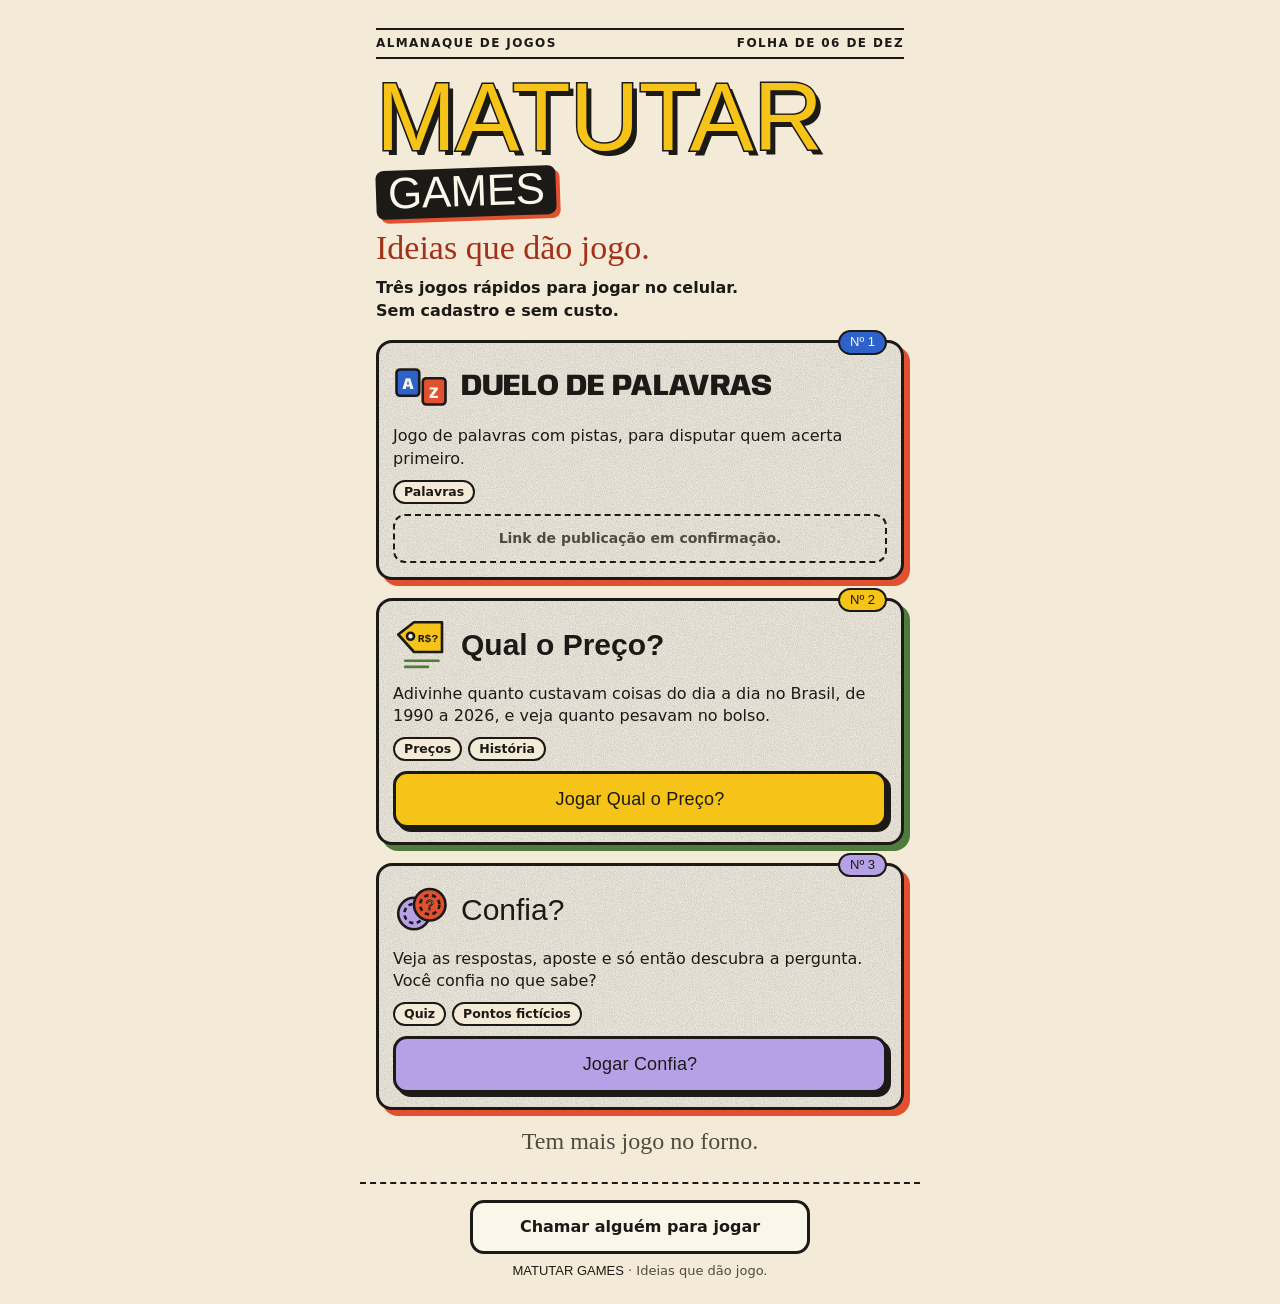
==== index.html @ 2f6c05e9 "Matutar Games: home do lançamento com três jogos - Almanaque mobile-first com MATUTAR GAMES e "Ideia" ====
<!doctype html>
<html lang="pt-BR">
<head>
<meta charset="utf-8">
<meta name="viewport" content="width=device-width,initial-scale=1,viewport-fit=cover">
<meta name="theme-color" content="#F6C419">
<title>Matutar Games • Ideias que dão jogo.</title>
<meta name="description" content="Almanaque de jogos rápidos para jogar no celular: Duelo de Palavras, Qual o Preço? e Confia?.">
<meta property="og:title" content="Matutar Games">
<meta property="og:description" content="Ideias que dão jogo. Três jogos rápidos para jogar no celular.">
<meta property="og:site_name" content="Matutar Games">
<meta property="og:type" content="website">
<link rel="preload" href="assets/fontes/bowlby-one-latin-400-normal.woff2" as="font" type="font/woff2" crossorigin>
<link rel="preload" href="assets/fontes/atkinson-hyperlegible-latin-700-normal.woff2" as="font" type="font/woff2" crossorigin>
<link rel="stylesheet" href="css/matutar-base.css?v=1">
<link rel="stylesheet" href="css/home.css?v=1">
</head>
<body>
<a class="pular-conteudo btn" href="#jogos">Pular para os jogos</a>

<header class="cabeca">
  <div class="faixa-almanaque"><span>Almanaque de jogos</span><span id="folhaDoDia">Folha de hoje</span></div>
  <h1 class="logo"><span class="logo-1">MATUTAR</span><span class="logo-2">GAMES</span></h1>
  <p class="slogan">Ideias que dão jogo.</p>
  <p class="intro">Três jogos rápidos para jogar no celular. Sem cadastro e sem custo.</p>
</header>

<main id="jogos" aria-labelledby="tituloJogos">
  <h2 class="sr-only" id="tituloJogos">Jogos</h2>
  <ol class="jogos">

    <li class="jogo jogo-duelo">
      <span class="numero" aria-hidden="true">Nº 1</span>
      <div class="jogo-topo">
        <svg class="objeto" viewBox="0 0 64 64" aria-hidden="true"><g stroke="#1C1A17" stroke-width="3"><rect x="4" y="12" width="26" height="30" rx="4" fill="#2C62C9"/><rect x="34" y="22" width="26" height="30" rx="4" fill="#E2512F"/></g><text x="17" y="34" font-family="Anybody,Arial Black,sans-serif" font-weight="800" font-size="18" fill="#FBF6EA" text-anchor="middle">A</text><text x="47" y="44" font-family="Anybody,Arial Black,sans-serif" font-weight="800" font-size="18" fill="#FBF6EA" text-anchor="middle">Z</text></svg>
        <h3 class="nome">Duelo de Palavras</h3>
      </div>
      <p class="descricao">Jogo de palavras com pistas, para disputar quem acerta primeiro.</p>
      <p class="tags"><span>Palavras</span></p>
      <!-- Endereço do Duelo ainda não confirmado: quando confirmar, trocar este bloco por
           <a class="btn btn-principal jogar" href="URL">Jogar Duelo de Palavras</a> -->
      <p class="em-confirmacao" role="note">Link de publicação em confirmação.</p>
    </li>

    <li class="jogo jogo-qop">
      <span class="numero" aria-hidden="true">Nº 2</span>
      <div class="jogo-topo">
        <svg class="objeto" viewBox="0 0 64 64" aria-hidden="true"><g stroke="#1C1A17" stroke-width="3" stroke-linejoin="round"><path d="M6 20 L24 6 H56 V40 H24 Z" fill="#F6C419"/><circle cx="20" cy="22" r="4" fill="#FBF6EA"/></g><text x="40" y="29" font-family="Courier Prime,Courier New,monospace" font-weight="700" font-size="13" fill="#1C1A17" text-anchor="middle">R$?</text><path d="M14 50 H52 M14 57 H40" stroke="#4F7B3C" stroke-width="3" stroke-linecap="round"/></svg>
        <h3 class="nome">Qual o Preço?</h3>
      </div>
      <p class="descricao">Adivinhe quanto custavam coisas do dia a dia no Brasil, de 1990 a 2026, e veja quanto pesavam no bolso.</p>
      <p class="tags"><span>Preços</span><span>História</span></p>
      <a class="btn btn-principal jogar" href="https://qualopreco.netlify.app/">Jogar Qual o Preço?</a>
    </li>

    <li class="jogo jogo-confia">
      <span class="numero" aria-hidden="true">Nº 3</span>
      <div class="jogo-topo">
        <svg class="objeto" viewBox="0 0 64 64" aria-hidden="true"><g stroke="#1C1A17" stroke-width="3"><circle cx="24" cy="36" r="18" fill="#B7A1E6"/><circle cx="24" cy="36" r="11" fill="none" stroke-dasharray="5 4"/><circle cx="42" cy="26" r="18" fill="#E2512F"/><circle cx="42" cy="26" r="11" fill="none" stroke-dasharray="5 4"/></g><text x="42" y="32" font-family="Bungee,Arial Black,sans-serif" font-size="16" fill="#FBF6EA" text-anchor="middle" stroke="#1C1A17" stroke-width="1">?</text></svg>
        <h3 class="nome">Confia?</h3>
      </div>
      <p class="descricao">Veja as respostas, aposte e só então descubra a pergunta. Você confia no que sabe?</p>
      <p class="tags"><span>Quiz</span><span>Pontos fictícios</span></p>
      <a class="btn btn-principal jogar" href="https://confia-matutar.netlify.app/">Jogar Confia?</a>
    </li>
  </ol>

  <p class="no-forno">Tem mais jogo no forno.</p>
</main>

<footer class="rodape">
  <button class="btn" type="button" id="compartilhar">Chamar alguém para jogar</button>
  <p class="status" id="statusCompartilhar" role="status"></p>
  <p><span class="rodape-marca">MATUTAR GAMES</span> · Ideias que dão jogo.</p>
</footer>
<script type="module" src="js/home.js?v=1"></script>
</body>
</html>
---- css/matutar-base.css ----
/* Matutar Games · base compartilhada (camadas 1 e 2): tokens, fontes, tipografia, botões, foco.
 * Cada jogo carrega este arquivo e depois o próprio (cor-dupla, voz e objeto-símbolo).
 * Grão e sombra deslocada só em superfícies e decoração; nunca em números, campos ou texto pequeno. */
@font-face{font-family:'Atkinson Hyperlegible';font-weight:400;font-display:swap;src:url(../assets/fontes/atkinson-hyperlegible-latin-400-normal.woff2) format('woff2')}
@font-face{font-family:'Atkinson Hyperlegible';font-weight:700;font-display:swap;src:url(../assets/fontes/atkinson-hyperlegible-latin-700-normal.woff2) format('woff2')}
@font-face{font-family:'Bowlby One';font-weight:400;font-display:swap;src:url(../assets/fontes/bowlby-one-latin-400-normal.woff2) format('woff2')}
@font-face{font-family:'Gochi Hand';font-weight:400;font-display:swap;src:url(../assets/fontes/gochi-hand-latin-400-normal.woff2) format('woff2')}

:root{
  --papel:#F3EAD7; --papel-claro:#FBF6EA; --papel-escuro:#E6D9BE; --tinta:#1C1A17; --tinta-suave:#4F4A42;
  --sol:#F6C419; --sol-claro:#FBE3A0; --musgo:#4F7B3C; --musgo-texto:#355E28; --musgo-claro:#DCEBD3;
  --coral:#E2512F; --coral-texto:#A33018; --coral-claro:#FBE0D8;
  --ceu:#8DB6EA; --ceu-claro:#DCE9F8; --chiclete:#F37DB5; --primario:#2C62C9;
  --fonte-cartaz:'Bowlby One','Arial Black',Impact,sans-serif;
  --fonte-texto:'Atkinson Hyperlegible',system-ui,-apple-system,'Segoe UI',sans-serif;
  --fonte-mao:'Gochi Hand','Comic Sans MS',cursive;
  --traco:3px solid var(--tinta);
  --raio:14px;
  --grao:url("data:image/svg+xml,%3Csvg xmlns='http://www.w3.org/2000/svg' width='160' height='160'%3E%3Cfilter id='n'%3E%3CfeTurbulence type='fractalNoise' baseFrequency='.9' numOctaves='2' stitchTiles='stitch'/%3E%3CfeColorMatrix values='0 0 0 0 .1 0 0 0 0 .09 0 0 0 0 .08 0 0 0 .32 0'/%3E%3C/filter%3E%3Crect width='100%25' height='100%25' filter='url(%23n)'/%3E%3C/svg%3E");
  color-scheme:light;
}
*,*:before,*:after{box-sizing:border-box}
html{-webkit-text-size-adjust:100%}
body{margin:0;font-family:var(--fonte-texto);font-size:16px;line-height:1.45;background:var(--papel);color:var(--tinta);min-height:100vh;min-height:100dvh}
h1,h2,.cartaz{font-family:var(--fonte-cartaz);font-weight:400;letter-spacing:0;line-height:1.1;text-wrap:balance}
h3{font-weight:700;margin:0}
p{margin:0}
a{color:var(--primario)}
button{font:inherit;color:inherit}
.sr-only{position:absolute!important;width:1px;height:1px;padding:0;margin:-1px;overflow:hidden;clip:rect(0,0,0,0);white-space:nowrap;border:0}

/* foco: sempre visível, um contorno só */
:focus{outline:none}
:focus-visible{outline:3px solid var(--primario);outline-offset:3px}

/* marca do hub */
.marca-hub{display:inline-flex;align-items:center;gap:6px;font-family:var(--fonte-cartaz);font-size:16px;line-height:1;color:var(--tinta);text-decoration:none;letter-spacing:.3px}
.marca-hub span{font-size:10px;background:var(--tinta);color:var(--papel-claro);padding:4px 6px 3px;border-radius:4px;transform:rotate(-4deg)}

/* botões */
.btn{display:inline-flex;align-items:center;justify-content:center;gap:10px;min-height:52px;padding:12px 18px;border:var(--traco);border-radius:var(--raio);background:var(--papel-claro);color:var(--tinta);font-weight:700;font-size:16px;text-decoration:none;cursor:pointer;-webkit-tap-highlight-color:transparent;touch-action:manipulation;transition:transform .08s,box-shadow .08s,background .12s}
.btn-principal{background:var(--sol);box-shadow:4px 4px 0 var(--tinta);font-family:var(--fonte-cartaz);font-weight:400;font-size:18px;letter-spacing:.2px}
.btn-principal:hover{background:#FFD43F}
.btn-principal:active{transform:translate(4px,4px);box-shadow:0 0 0 var(--tinta)}
.btn:disabled,.btn[aria-disabled=true]{opacity:.55;cursor:not-allowed;transform:none;box-shadow:none}
.btn-link{background:none;border:0;padding:10px 4px;min-height:44px;font-weight:700;text-decoration:underline;text-underline-offset:3px;cursor:pointer;color:var(--tinta)}

/* painel de almanaque */
.painel{background:var(--papel-claro);border:var(--traco);border-radius:var(--raio)}

@media (prefers-reduced-motion:reduce){*,*:before,*:after{animation-duration:.01ms!important;transition-duration:.01ms!important}}
---- css/home.css ----
/* Matutar Games · home (camada 1: o hub como folha de almanaque).
 * Mobile-first. Herda papel, tinta, traço e grão da base; cada jogo entra com a sua cor-dupla e a sua voz. */
@font-face{font-family:'Anybody';font-weight:800;font-display:swap;src:url(../assets/fontes/anybody-latin-800-normal.woff2) format('woff2')}
@font-face{font-family:'Bungee';font-weight:400;font-display:swap;src:url(../assets/fontes/bungee-latin-400-normal.woff2) format('woff2')}
@font-face{font-family:'Courier Prime';font-weight:700;font-display:swap;src:url(../assets/fontes/courier-prime-latin-700-normal.woff2) format('woff2')}
:root{
  --lilas:#B7A1E6;
  --gutter:max(16px,env(safe-area-inset-left,0px)); --gutter-d:max(16px,env(safe-area-inset-right,0px));
}
body{display:flex;flex-direction:column;align-items:center}
.pular-conteudo{position:absolute;left:12px;top:-80px;z-index:10}
.pular-conteudo:focus{top:12px}
.cabeca,main,.rodape{width:100%;max-width:560px;padding-left:var(--gutter);padding-right:var(--gutter-d)}

/* ---------------------------------------------------------------- cabeçalho de almanaque */
.cabeca{padding-block:max(12px,env(safe-area-inset-top,0px)) 18px;display:grid;grid-template-columns:minmax(0,1fr);gap:10px}
.faixa-almanaque{display:flex;justify-content:space-between;gap:10px;padding:5px 0;border-block:2.5px solid var(--tinta);font-size:12px;font-weight:700;letter-spacing:1.4px;text-transform:uppercase}
.logo{display:grid;margin:6px 0 0;font-family:var(--fonte-cartaz);font-weight:400;line-height:.88;letter-spacing:-.5px}
.logo-1{font-size:clamp(46px,15.5vw,96px);color:var(--sol);-webkit-text-stroke:3px var(--tinta);paint-order:stroke fill;text-shadow:5px 5px 0 var(--tinta)}
.logo-2{justify-self:start;margin-top:8px;font-size:clamp(26px,8.5vw,44px);background:var(--tinta);color:var(--papel-claro);padding:4px 12px 6px;border-radius:8px;transform:rotate(-2deg);box-shadow:4px 4px 0 var(--coral)}
.slogan{font-family:var(--fonte-mao);font-size:clamp(26px,8vw,34px);line-height:1.1;color:var(--coral-texto);margin-top:2px}
.intro{font-size:16px;font-weight:700;max-width:34ch}

/* ---------------------------------------------------------------- jogos */
main{display:grid;gap:14px;padding-bottom:24px}
.jogos{list-style:none;margin:0;padding:0;display:grid;gap:18px}
.jogo{position:relative;display:grid;gap:10px;padding:16px 14px 14px;background:var(--papel-claro) var(--grao);border:var(--traco);border-radius:16px;box-shadow:6px 6px 0 var(--cor-b)}
.numero{position:absolute;top:-13px;right:14px;font-family:var(--fonte-cartaz);font-size:13px;background:var(--cor-a);color:var(--cor-a-texto);border:2.5px solid var(--tinta);border-radius:999px;padding:1px 10px}
.jogo-topo{display:flex;align-items:center;gap:12px}
.objeto{flex:none;width:56px;height:56px}
.nome{margin:0;font-size:clamp(24px,7.4vw,30px);line-height:1}
.descricao{font-size:16px;line-height:1.4}
.tags{display:flex;flex-wrap:wrap;gap:6px}
.tags span{font-size:12.5px;font-weight:700;border:2px solid var(--tinta);border-radius:999px;padding:1px 9px;background:var(--papel)}
.jogar{width:100%;background:var(--cor-a);color:var(--cor-a-texto)}
.em-confirmacao{font-size:14px;font-weight:700;text-align:center;padding:12px;border:2.5px dashed var(--tinta);border-radius:12px;color:var(--tinta-suave)}

/* cada jogo: cor-dupla e voz próprias (direção de arte aprovada) */
.jogo-duelo{--cor-a:#2C62C9;--cor-a-texto:#FBF6EA;--cor-b:var(--coral)}
.jogo-duelo .nome{font-family:'Anybody','Arial Black',sans-serif;font-weight:800;text-transform:uppercase;letter-spacing:-.3px}
.jogo-qop{--cor-a:var(--sol);--cor-a-texto:var(--tinta);--cor-b:var(--musgo)}
.jogo-qop .nome{font-family:var(--fonte-cartaz)}
.jogo-confia{--cor-a:var(--lilas);--cor-a-texto:var(--tinta);--cor-b:var(--coral)}
.jogo-confia .nome{font-family:'Bungee','Arial Black',sans-serif;font-weight:400}

.no-forno{font-family:var(--fonte-mao);font-size:24px;text-align:center;color:var(--tinta-suave)}

/* ---------------------------------------------------------------- rodapé */
.rodape{display:grid;gap:8px;justify-items:center;padding-block:16px max(24px,env(safe-area-inset-bottom,0px));border-top:2px dashed var(--tinta);font-size:13px;color:var(--tinta-suave);text-align:center}
.rodape .btn{width:100%;max-width:340px}
.rodape-marca{font-family:var(--fonte-cartaz);color:var(--tinta)}
.status{font-weight:700;color:var(--tinta)}
.status:empty{display:none}

@media (min-width:640px){.cabeca{padding-top:28px}}
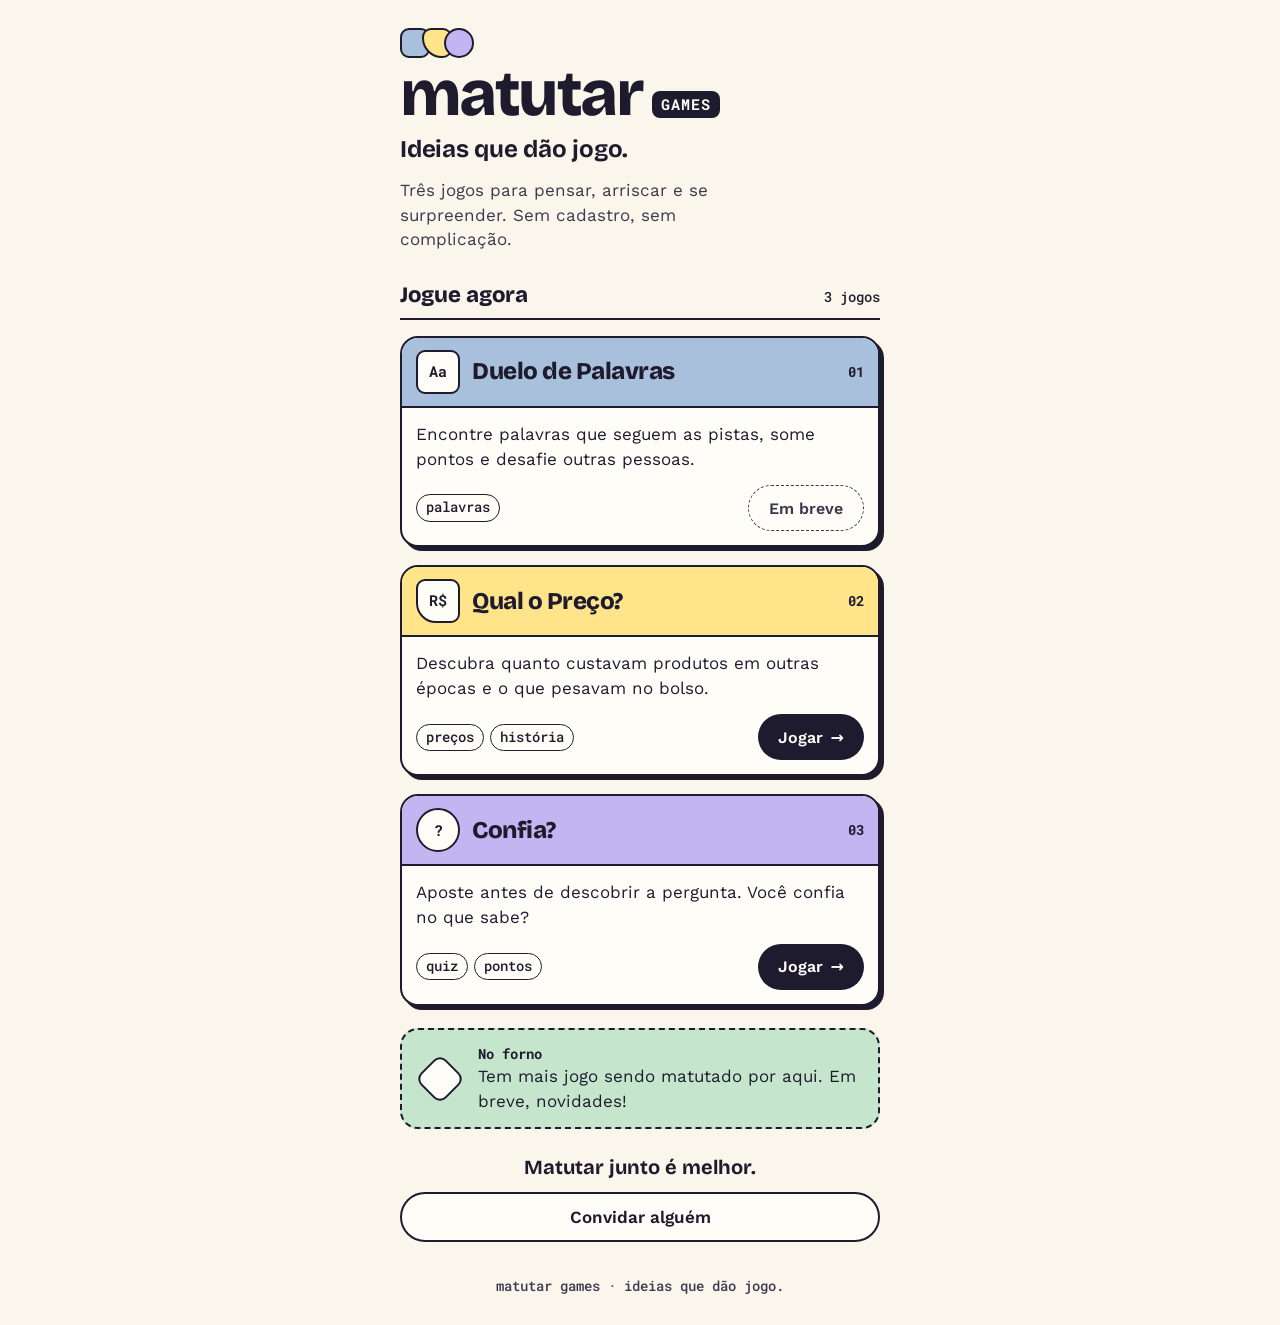
==== commit 907638f9: "Home: direção neobrutalismo limpo aprovada (rodada 2) Co-Authored-By: Claude Opus 5.5 <noreply@anthr" ====
--- a/index.html
+++ b/index.html
@@ -3,76 +3,99 @@
 <head>
 <meta charset="utf-8">
 <meta name="viewport" content="width=device-width,initial-scale=1,viewport-fit=cover">
-<meta name="theme-color" content="#F6C419">
+<meta name="theme-color" content="#FBF6EC">
 <title>Matutar Games • Ideias que dão jogo.</title>
-<meta name="description" content="Almanaque de jogos rápidos para jogar no celular: Duelo de Palavras, Qual o Preço? e Confia?.">
+<meta name="description" content="Três jogos para pensar, arriscar e se surpreender: Duelo de Palavras, Qual o Preço? e Confia?.">
 <meta property="og:title" content="Matutar Games">
-<meta property="og:description" content="Ideias que dão jogo. Três jogos rápidos para jogar no celular.">
-<meta property="og:site_name" content="Matutar Games">
+<meta property="og:description" content="Ideias que dão jogo. Três jogos para pensar, arriscar e se surpreender.">
 <meta property="og:type" content="website">
-<link rel="preload" href="assets/fontes/bowlby-one-latin-400-normal.woff2" as="font" type="font/woff2" crossorigin>
-<link rel="preload" href="assets/fontes/atkinson-hyperlegible-latin-700-normal.woff2" as="font" type="font/woff2" crossorigin>
-<link rel="stylesheet" href="css/matutar-base.css?v=1">
-<link rel="stylesheet" href="css/home.css?v=1">
+<link rel="preload" href="assets/fontes/bricolage-grotesque-latin-800-normal.woff2" as="font" type="font/woff2" crossorigin>
+<link rel="preload" href="assets/fontes/work-sans-latin-400-normal.woff2" as="font" type="font/woff2" crossorigin>
+<link rel="stylesheet" href="css/home.css?v=2">
 </head>
 <body>
-<a class="pular-conteudo btn" href="#jogos">Pular para os jogos</a>
+<a class="pular" href="#jogos">Pular para os jogos</a>
 
-<header class="cabeca">
-  <div class="faixa-almanaque"><span>Almanaque de jogos</span><span id="folhaDoDia">Folha de hoje</span></div>
-  <h1 class="logo"><span class="logo-1">MATUTAR</span><span class="logo-2">GAMES</span></h1>
+<header class="topo">
+  <h1 class="marca" aria-label="Matutar Games">
+    <span class="pecas" aria-hidden="true"><i class="p p-duelo"></i><i class="p p-qop"></i><i class="p p-confia"></i></span>
+    <span class="wordmark" aria-hidden="true"><span class="matutar">matutar</span><span class="games">GAMES</span></span>
+  </h1>
   <p class="slogan">Ideias que dão jogo.</p>
-  <p class="intro">Três jogos rápidos para jogar no celular. Sem cadastro e sem custo.</p>
+  <p class="intro">Três jogos para pensar, arriscar e se surpreender. Sem cadastro, sem complicação.</p>
 </header>
 
-<main id="jogos" aria-labelledby="tituloJogos">
-  <h2 class="sr-only" id="tituloJogos">Jogos</h2>
-  <ol class="jogos">
+<main id="jogos">
+  <div class="secao-titulo">
+    <h2>Jogue agora</h2>
+    <span class="mono">3 jogos</span>
+  </div>
 
-    <li class="jogo jogo-duelo">
-      <span class="numero" aria-hidden="true">Nº 1</span>
-      <div class="jogo-topo">
-        <svg class="objeto" viewBox="0 0 64 64" aria-hidden="true"><g stroke="#1C1A17" stroke-width="3"><rect x="4" y="12" width="26" height="30" rx="4" fill="#2C62C9"/><rect x="34" y="22" width="26" height="30" rx="4" fill="#E2512F"/></g><text x="17" y="34" font-family="Anybody,Arial Black,sans-serif" font-weight="800" font-size="18" fill="#FBF6EA" text-anchor="middle">A</text><text x="47" y="44" font-family="Anybody,Arial Black,sans-serif" font-weight="800" font-size="18" fill="#FBF6EA" text-anchor="middle">Z</text></svg>
-        <h3 class="nome">Duelo de Palavras</h3>
+  <ul class="jogos">
+    <li class="card c-duelo">
+      <div class="faixa">
+        <span class="p p-duelo peca" aria-hidden="true">Aa</span>
+        <h3>Duelo de Palavras</h3>
+        <span class="num" aria-hidden="true">01</span>
       </div>
-      <p class="descricao">Jogo de palavras com pistas, para disputar quem acerta primeiro.</p>
-      <p class="tags"><span>Palavras</span></p>
-      <!-- Endereço do Duelo ainda não confirmado: quando confirmar, trocar este bloco por
-           <a class="btn btn-principal jogar" href="URL">Jogar Duelo de Palavras</a> -->
-      <p class="em-confirmacao" role="note">Link de publicação em confirmação.</p>
+      <div class="corpo">
+        <p>Encontre palavras que seguem as pistas, some pontos e desafie outras pessoas.</p>
+        <div class="pe">
+          <ul class="tags" aria-label="Categorias"><li>palavras</li></ul>
+          <!-- Endereço do Duelo ainda não confirmado. Ao confirmar, trocar pelo link:
+               <a class="jogar" href="URL" aria-label="Jogar Duelo de Palavras">Jogar <span aria-hidden="true">→</span></a> -->
+          <span class="jogar jogar-off">Em breve</span>
+        </div>
+      </div>
     </li>
 
-    <li class="jogo jogo-qop">
-      <span class="numero" aria-hidden="true">Nº 2</span>
-      <div class="jogo-topo">
-        <svg class="objeto" viewBox="0 0 64 64" aria-hidden="true"><g stroke="#1C1A17" stroke-width="3" stroke-linejoin="round"><path d="M6 20 L24 6 H56 V40 H24 Z" fill="#F6C419"/><circle cx="20" cy="22" r="4" fill="#FBF6EA"/></g><text x="40" y="29" font-family="Courier Prime,Courier New,monospace" font-weight="700" font-size="13" fill="#1C1A17" text-anchor="middle">R$?</text><path d="M14 50 H52 M14 57 H40" stroke="#4F7B3C" stroke-width="3" stroke-linecap="round"/></svg>
-        <h3 class="nome">Qual o Preço?</h3>
+    <li class="card c-qop">
+      <div class="faixa">
+        <span class="p p-qop peca" aria-hidden="true">R$</span>
+        <h3>Qual o Preço?</h3>
+        <span class="num" aria-hidden="true">02</span>
       </div>
-      <p class="descricao">Adivinhe quanto custavam coisas do dia a dia no Brasil, de 1990 a 2026, e veja quanto pesavam no bolso.</p>
-      <p class="tags"><span>Preços</span><span>História</span></p>
-      <a class="btn btn-principal jogar" href="https://qualopreco.netlify.app/">Jogar Qual o Preço?</a>
+      <div class="corpo">
+        <p>Descubra quanto custavam produtos em outras épocas e o que pesavam no bolso.</p>
+        <div class="pe">
+          <ul class="tags" aria-label="Categorias"><li>preços</li><li>história</li></ul>
+          <a class="jogar" href="https://qualopreco.netlify.app/" aria-label="Jogar Qual o Preço?">Jogar <span aria-hidden="true">→</span></a>
+        </div>
+      </div>
     </li>
 
-    <li class="jogo jogo-confia">
-      <span class="numero" aria-hidden="true">Nº 3</span>
-      <div class="jogo-topo">
-        <svg class="objeto" viewBox="0 0 64 64" aria-hidden="true"><g stroke="#1C1A17" stroke-width="3"><circle cx="24" cy="36" r="18" fill="#B7A1E6"/><circle cx="24" cy="36" r="11" fill="none" stroke-dasharray="5 4"/><circle cx="42" cy="26" r="18" fill="#E2512F"/><circle cx="42" cy="26" r="11" fill="none" stroke-dasharray="5 4"/></g><text x="42" y="32" font-family="Bungee,Arial Black,sans-serif" font-size="16" fill="#FBF6EA" text-anchor="middle" stroke="#1C1A17" stroke-width="1">?</text></svg>
-        <h3 class="nome">Confia?</h3>
+    <li class="card c-confia">
+      <div class="faixa">
+        <span class="p p-confia peca" aria-hidden="true">?</span>
+        <h3>Confia?</h3>
+        <span class="num" aria-hidden="true">03</span>
       </div>
-      <p class="descricao">Veja as respostas, aposte e só então descubra a pergunta. Você confia no que sabe?</p>
-      <p class="tags"><span>Quiz</span><span>Pontos fictícios</span></p>
-      <a class="btn btn-principal jogar" href="https://confia-matutar.netlify.app/">Jogar Confia?</a>
+      <div class="corpo">
+        <p>Aposte antes de descobrir a pergunta. Você confia no que sabe?</p>
+        <div class="pe">
+          <ul class="tags" aria-label="Categorias"><li>quiz</li><li>pontos</li></ul>
+          <a class="jogar" href="https://confia-matutar.netlify.app/" aria-label="Jogar Confia?">Jogar <span aria-hidden="true">→</span></a>
+        </div>
+      </div>
     </li>
-  </ol>
+  </ul>
 
-  <p class="no-forno">Tem mais jogo no forno.</p>
+  <section class="forno" aria-labelledby="forno">
+    <span class="p p-forno" aria-hidden="true"></span>
+    <div>
+      <h2 id="forno" class="mono">No forno</h2>
+      <p>Tem mais jogo sendo matutado por aqui. Em breve, novidades!</p>
+    </div>
+  </section>
+
+  <div class="convite">
+    <p>Matutar junto é melhor.</p>
+    <button class="btn-claro" type="button" id="compartilhar">Convidar alguém</button>
+    <p class="status" id="status" role="status"></p>
+  </div>
 </main>
 
-<footer class="rodape">
-  <button class="btn" type="button" id="compartilhar">Chamar alguém para jogar</button>
-  <p class="status" id="statusCompartilhar" role="status"></p>
-  <p><span class="rodape-marca">MATUTAR GAMES</span> · Ideias que dão jogo.</p>
-</footer>
-<script type="module" src="js/home.js?v=1"></script>
+<footer class="rodape mono">matutar games · ideias que dão jogo.</footer>
+<script type="module" src="js/home.js?v=2"></script>
 </body>
 </html>
--- a/css/home.css
+++ b/css/home.css
@@ -1,55 +1,82 @@
-/* Matutar Games · home (camada 1: o hub como folha de almanaque).
- * Mobile-first. Herda papel, tinta, traço e grão da base; cada jogo entra com a sua cor-dupla e a sua voz. */
-@font-face{font-family:'Anybody';font-weight:800;font-display:swap;src:url(../assets/fontes/anybody-latin-800-normal.woff2) format('woff2')}
-@font-face{font-family:'Bungee';font-weight:400;font-display:swap;src:url(../assets/fontes/bungee-latin-400-normal.woff2) format('woff2')}
-@font-face{font-family:'Courier Prime';font-weight:700;font-display:swap;src:url(../assets/fontes/courier-prime-latin-700-normal.woff2) format('woff2')}
+/* Matutar Games · home. Neobrutalismo limpo: fundo creme, cards claros, contorno 2px, sombra dura 4px. */
+@font-face{font-family:'Bricolage Grotesque';font-weight:700;font-display:swap;src:url(../assets/fontes/bricolage-grotesque-latin-700-normal.woff2) format('woff2')}
+@font-face{font-family:'Bricolage Grotesque';font-weight:800;font-display:swap;src:url(../assets/fontes/bricolage-grotesque-latin-800-normal.woff2) format('woff2')}
+@font-face{font-family:'Work Sans';font-weight:400;font-display:swap;src:url(../assets/fontes/work-sans-latin-400-normal.woff2) format('woff2')}
+@font-face{font-family:'Work Sans';font-weight:600;font-display:swap;src:url(../assets/fontes/work-sans-latin-600-normal.woff2) format('woff2')}
+@font-face{font-family:'Roboto Mono';font-weight:500;font-display:swap;src:url(../assets/fontes/roboto-mono-latin-500-normal.woff2) format('woff2')}
+@font-face{font-family:'Roboto Mono';font-weight:700;font-display:swap;src:url(../assets/fontes/roboto-mono-latin-700-normal.woff2) format('woff2')}
+
 :root{
-  --lilas:#B7A1E6;
-  --gutter:max(16px,env(safe-area-inset-left,0px)); --gutter-d:max(16px,env(safe-area-inset-right,0px));
+  --creme:#FBF6EC; --clarinho:#FFFDF8; --grafite:#1E1B2E; --grafite-2:#3C384D;
+  --azul:#A9C0DC; --manteiga:#FFE48A; --lavanda:#C3B4F2; --menta:#C5E6CD;
+  --disp:'Bricolage Grotesque','Work Sans',system-ui,sans-serif;
+  --texto:'Work Sans',system-ui,-apple-system,'Segoe UI',sans-serif;
+  --mono:'Roboto Mono','Courier New',monospace;
+  --traco:2px solid var(--grafite); --sombra:4px 4px 0 var(--grafite); --raio:18px;
+  color-scheme:light;
 }
-body{display:flex;flex-direction:column;align-items:center}
-.pular-conteudo{position:absolute;left:12px;top:-80px;z-index:10}
-.pular-conteudo:focus{top:12px}
-.cabeca,main,.rodape{width:100%;max-width:560px;padding-left:var(--gutter);padding-right:var(--gutter-d)}
+*,*:before,*:after{box-sizing:border-box}
+html{-webkit-text-size-adjust:100%}
+body{margin:0;background:var(--creme);color:var(--grafite);font-family:var(--texto);font-size:17px;line-height:1.45;display:flex;flex-direction:column;align-items:center;min-height:100dvh}
+h1,h2,h3,p,ul{margin:0}
+ul{padding:0;list-style:none}
+a{color:inherit}
+.mono{font-family:var(--mono);font-weight:500}
+:focus-visible{outline:3px solid #2C62C9;outline-offset:3px}
+.pular{position:absolute;left:12px;top:-80px;z-index:10;background:var(--clarinho);border:var(--traco);border-radius:999px;padding:10px 16px;font-weight:600}
+.pular:focus{top:12px}
 
-/* ---------------------------------------------------------------- cabeçalho de almanaque */
-.cabeca{padding-block:max(12px,env(safe-area-inset-top,0px)) 18px;display:grid;grid-template-columns:minmax(0,1fr);gap:10px}
-.faixa-almanaque{display:flex;justify-content:space-between;gap:10px;padding:5px 0;border-block:2.5px solid var(--tinta);font-size:12px;font-weight:700;letter-spacing:1.4px;text-transform:uppercase}
-.logo{display:grid;margin:6px 0 0;font-family:var(--fonte-cartaz);font-weight:400;line-height:.88;letter-spacing:-.5px}
-.logo-1{font-size:clamp(46px,15.5vw,96px);color:var(--sol);-webkit-text-stroke:3px var(--tinta);paint-order:stroke fill;text-shadow:5px 5px 0 var(--tinta)}
-.logo-2{justify-self:start;margin-top:8px;font-size:clamp(26px,8.5vw,44px);background:var(--tinta);color:var(--papel-claro);padding:4px 12px 6px;border-radius:8px;transform:rotate(-2deg);box-shadow:4px 4px 0 var(--coral)}
-.slogan{font-family:var(--fonte-mao);font-size:clamp(26px,8vw,34px);line-height:1.1;color:var(--coral-texto);margin-top:2px}
-.intro{font-size:16px;font-weight:700;max-width:34ch}
+.topo,main,.rodape{width:100%;max-width:520px;padding-left:max(20px,env(safe-area-inset-left,0px));padding-right:max(20px,env(safe-area-inset-right,0px))}
 
-/* ---------------------------------------------------------------- jogos */
-main{display:grid;gap:14px;padding-bottom:24px}
-.jogos{list-style:none;margin:0;padding:0;display:grid;gap:18px}
-.jogo{position:relative;display:grid;gap:10px;padding:16px 14px 14px;background:var(--papel-claro) var(--grao);border:var(--traco);border-radius:16px;box-shadow:6px 6px 0 var(--cor-b)}
-.numero{position:absolute;top:-13px;right:14px;font-family:var(--fonte-cartaz);font-size:13px;background:var(--cor-a);color:var(--cor-a-texto);border:2.5px solid var(--tinta);border-radius:999px;padding:1px 10px}
-.jogo-topo{display:flex;align-items:center;gap:12px}
-.objeto{flex:none;width:56px;height:56px}
-.nome{margin:0;font-size:clamp(24px,7.4vw,30px);line-height:1}
-.descricao{font-size:16px;line-height:1.4}
+/* ---------- marca */
+.topo{padding-block:max(28px,env(safe-area-inset-top,0px)) 28px;display:flex;flex-direction:column;gap:14px}
+.marca{display:flex;flex-direction:column;gap:10px;font-weight:400}
+.pecas{display:flex}
+.pecas .p{width:30px;height:30px}
+.pecas .p+.p{margin-left:-8px}
+.wordmark{display:flex;align-items:flex-end;gap:10px;flex-wrap:wrap}
+.matutar{font-family:var(--disp);font-weight:800;font-size:clamp(48px,16vw,64px);line-height:.82;letter-spacing:-.04em}
+.games{font-family:var(--mono);font-weight:700;font-size:15px;letter-spacing:1px;line-height:1;padding:6px 9px;background:var(--grafite);color:var(--clarinho);border-radius:8px;margin-bottom:2px}
+.slogan{font-family:var(--disp);font-weight:700;font-size:24px;line-height:1.15;letter-spacing:-.01em;margin-top:2px}
+.intro{color:var(--grafite-2);max-width:34ch}
+
+/* peças: a assinatura dos jogos */
+.p{display:grid;place-items:center;border:var(--traco);font-style:normal}
+.p-duelo{background:var(--azul);border-radius:9px}
+.p-qop{background:var(--manteiga);border-radius:9px 9px 9px 20px}
+.p-confia{background:var(--lavanda);border-radius:50%}
+
+/* ---------- jogos */
+main{flex:1;display:flex;flex-direction:column;gap:16px;padding-bottom:28px}
+.secao-titulo{display:flex;justify-content:space-between;align-items:baseline;border-bottom:var(--traco);padding-bottom:6px}
+.secao-titulo h2{font-family:var(--disp);font-weight:800;font-size:22px}
+.secao-titulo span{font-size:14px}
+.jogos{display:flex;flex-direction:column;gap:18px}
+.card{background:var(--clarinho);border:var(--traco);border-radius:var(--raio);box-shadow:var(--sombra);overflow:hidden}
+.faixa{display:flex;align-items:center;gap:12px;padding:12px 14px;border-bottom:var(--traco)}
+.c-duelo .faixa{background:var(--azul)} .c-qop .faixa{background:var(--manteiga)} .c-confia .faixa{background:var(--lavanda)}
+.peca{flex:none;width:44px;height:44px;background:var(--clarinho);font-family:var(--mono);font-weight:700;font-size:15px}
+.faixa h3{flex:1;min-width:0;font-family:var(--disp);font-weight:800;font-size:24px;line-height:1.05;letter-spacing:-.02em}
+.num{font-family:var(--mono);font-weight:700;font-size:14px}
+.corpo{padding:14px;display:flex;flex-direction:column;gap:14px}
+/* etiquetas à esquerda, botão à direita; se faltar espaço, o botão desce inteiro e as etiquetas não encolhem */
+.pe{display:flex;flex-wrap:wrap;align-items:center;justify-content:space-between;gap:10px}
 .tags{display:flex;flex-wrap:wrap;gap:6px}
-.tags span{font-size:12.5px;font-weight:700;border:2px solid var(--tinta);border-radius:999px;padding:1px 9px;background:var(--papel)}
-.jogar{width:100%;background:var(--cor-a);color:var(--cor-a-texto)}
-.em-confirmacao{font-size:14px;font-weight:700;text-align:center;padding:12px;border:2.5px dashed var(--tinta);border-radius:12px;color:var(--tinta-suave)}
+.tags li{font-family:var(--mono);font-weight:500;font-size:13.5px;line-height:1;padding:6px 9px;border:1.5px solid var(--grafite);border-radius:999px;white-space:nowrap}
+.jogar{flex:none;margin-left:auto;display:inline-flex;align-items:center;gap:8px;min-height:46px;padding:0 20px;border-radius:999px;background:var(--grafite);color:var(--clarinho);font-weight:600;font-size:16px;text-decoration:none;transition:transform .08s}
+.jogar:active{transform:translate(1px,1px)}
+.jogar-off{background:transparent;color:var(--grafite-2);border:1.5px dashed var(--grafite-2)}
 
-/* cada jogo: cor-dupla e voz próprias (direção de arte aprovada) */
-.jogo-duelo{--cor-a:#2C62C9;--cor-a-texto:#FBF6EA;--cor-b:var(--coral)}
-.jogo-duelo .nome{font-family:'Anybody','Arial Black',sans-serif;font-weight:800;text-transform:uppercase;letter-spacing:-.3px}
-.jogo-qop{--cor-a:var(--sol);--cor-a-texto:var(--tinta);--cor-b:var(--musgo)}
-.jogo-qop .nome{font-family:var(--fonte-cartaz)}
-.jogo-confia{--cor-a:var(--lilas);--cor-a-texto:var(--tinta);--cor-b:var(--coral)}
-.jogo-confia .nome{font-family:'Bungee','Arial Black',sans-serif;font-weight:400}
+.forno{display:flex;gap:16px;align-items:center;background:var(--menta);border:2px dashed var(--grafite);border-radius:var(--raio);padding:14px 16px;margin-top:6px}
+.p-forno{flex:none;width:36px;height:36px;margin:4px;border-radius:9px;transform:rotate(45deg);background:var(--clarinho)}
+.forno h2{font-size:14px;font-weight:700}
 
-.no-forno{font-family:var(--fonte-mao);font-size:24px;text-align:center;color:var(--tinta-suave)}
-
-/* ---------------------------------------------------------------- rodapé */
-.rodape{display:grid;gap:8px;justify-items:center;padding-block:16px max(24px,env(safe-area-inset-bottom,0px));border-top:2px dashed var(--tinta);font-size:13px;color:var(--tinta-suave);text-align:center}
-.rodape .btn{width:100%;max-width:340px}
-.rodape-marca{font-family:var(--fonte-cartaz);color:var(--tinta)}
-.status{font-weight:700;color:var(--tinta)}
+.convite{display:flex;flex-direction:column;gap:10px;text-align:center;margin-top:8px}
+.convite>p:first-child{font-family:var(--disp);font-weight:700;font-size:20px}
+.btn-claro{min-height:50px;border-radius:999px;border:var(--traco);background:var(--clarinho);color:var(--grafite);font:600 17px var(--texto);cursor:pointer}
+.status{font-size:15px;font-weight:600}
 .status:empty{display:none}
 
-@media (min-width:640px){.cabeca{padding-top:28px}}
+.rodape{padding-block:6px max(28px,env(safe-area-inset-bottom,0px));font-size:14px;color:var(--grafite-2);text-align:center}
+
+@media (prefers-reduced-motion:reduce){*{transition:none!important}}
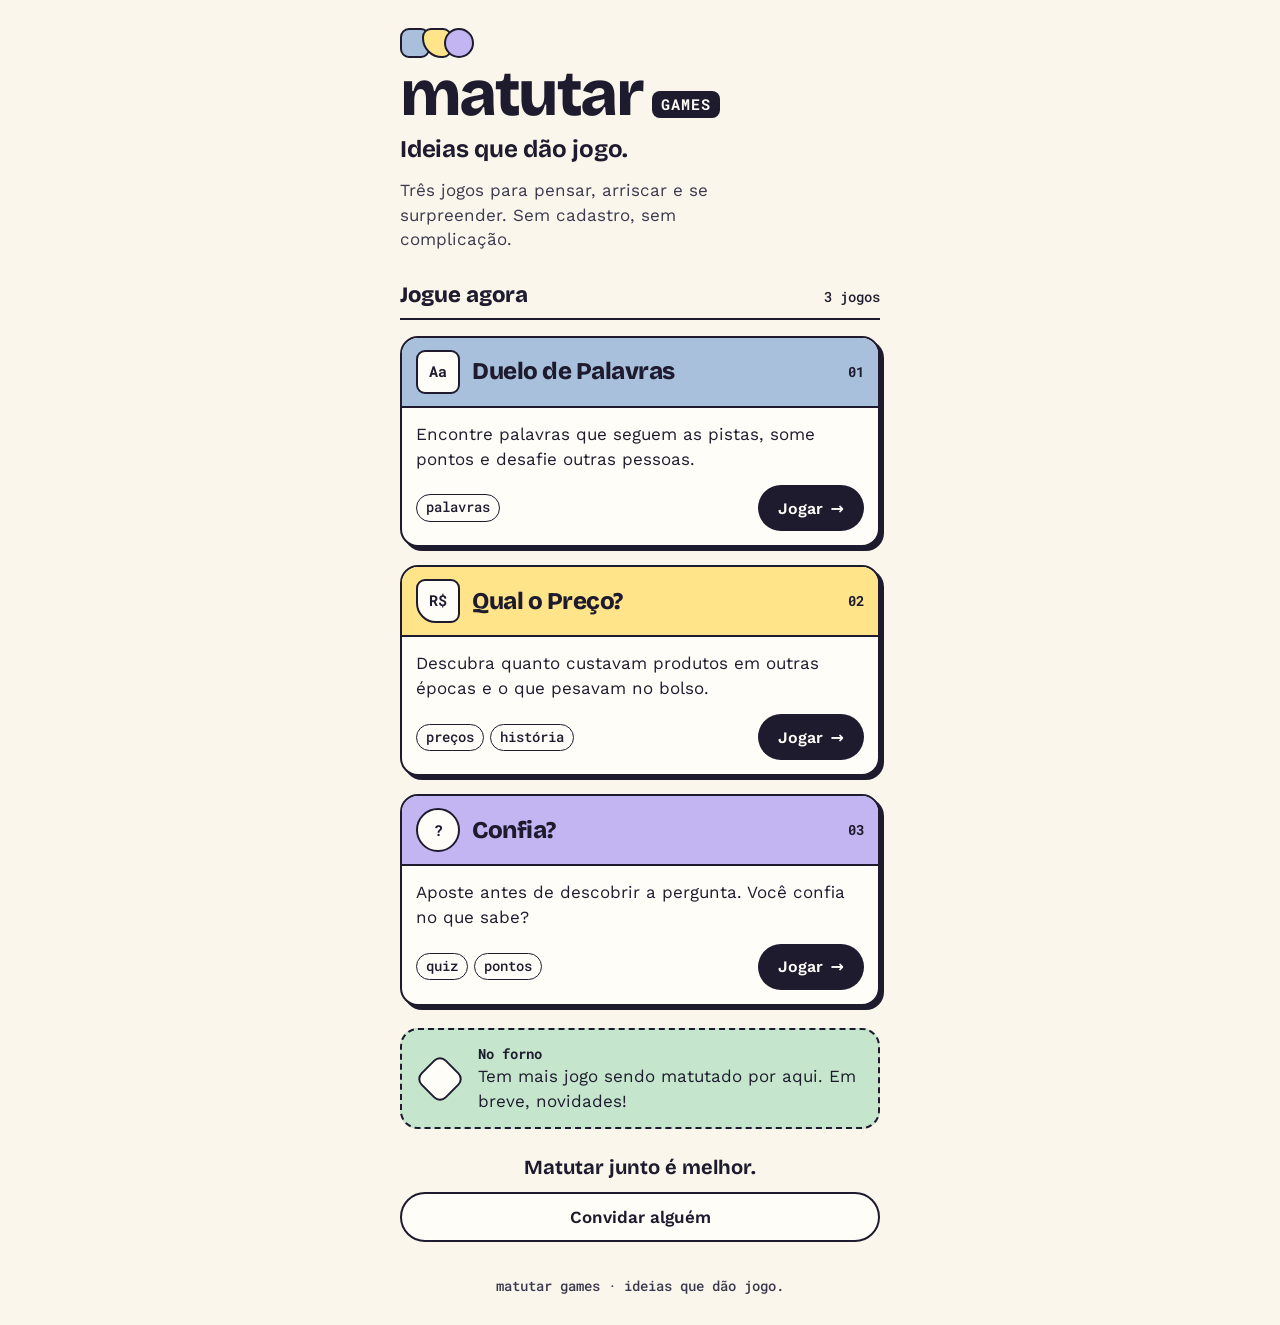
==== commit d738fba1: "Home: liga o Duelo de Palavras ao endereço publicado Co-Authored-By: Claude Opus 5.5 <noreply@anthro" ====
--- a/index.html
+++ b/index.html
@@ -42,9 +42,7 @@
         <p>Encontre palavras que seguem as pistas, some pontos e desafie outras pessoas.</p>
         <div class="pe">
           <ul class="tags" aria-label="Categorias"><li>palavras</li></ul>
-          <!-- Endereço do Duelo ainda não confirmado. Ao confirmar, trocar pelo link:
-               <a class="jogar" href="URL" aria-label="Jogar Duelo de Palavras">Jogar <span aria-hidden="true">→</span></a> -->
-          <span class="jogar jogar-off">Em breve</span>
+          <a class="jogar" href="https://duelo-matutar.netlify.app/" aria-label="Jogar Duelo de Palavras">Jogar <span aria-hidden="true">→</span></a>
         </div>
       </div>
     </li>
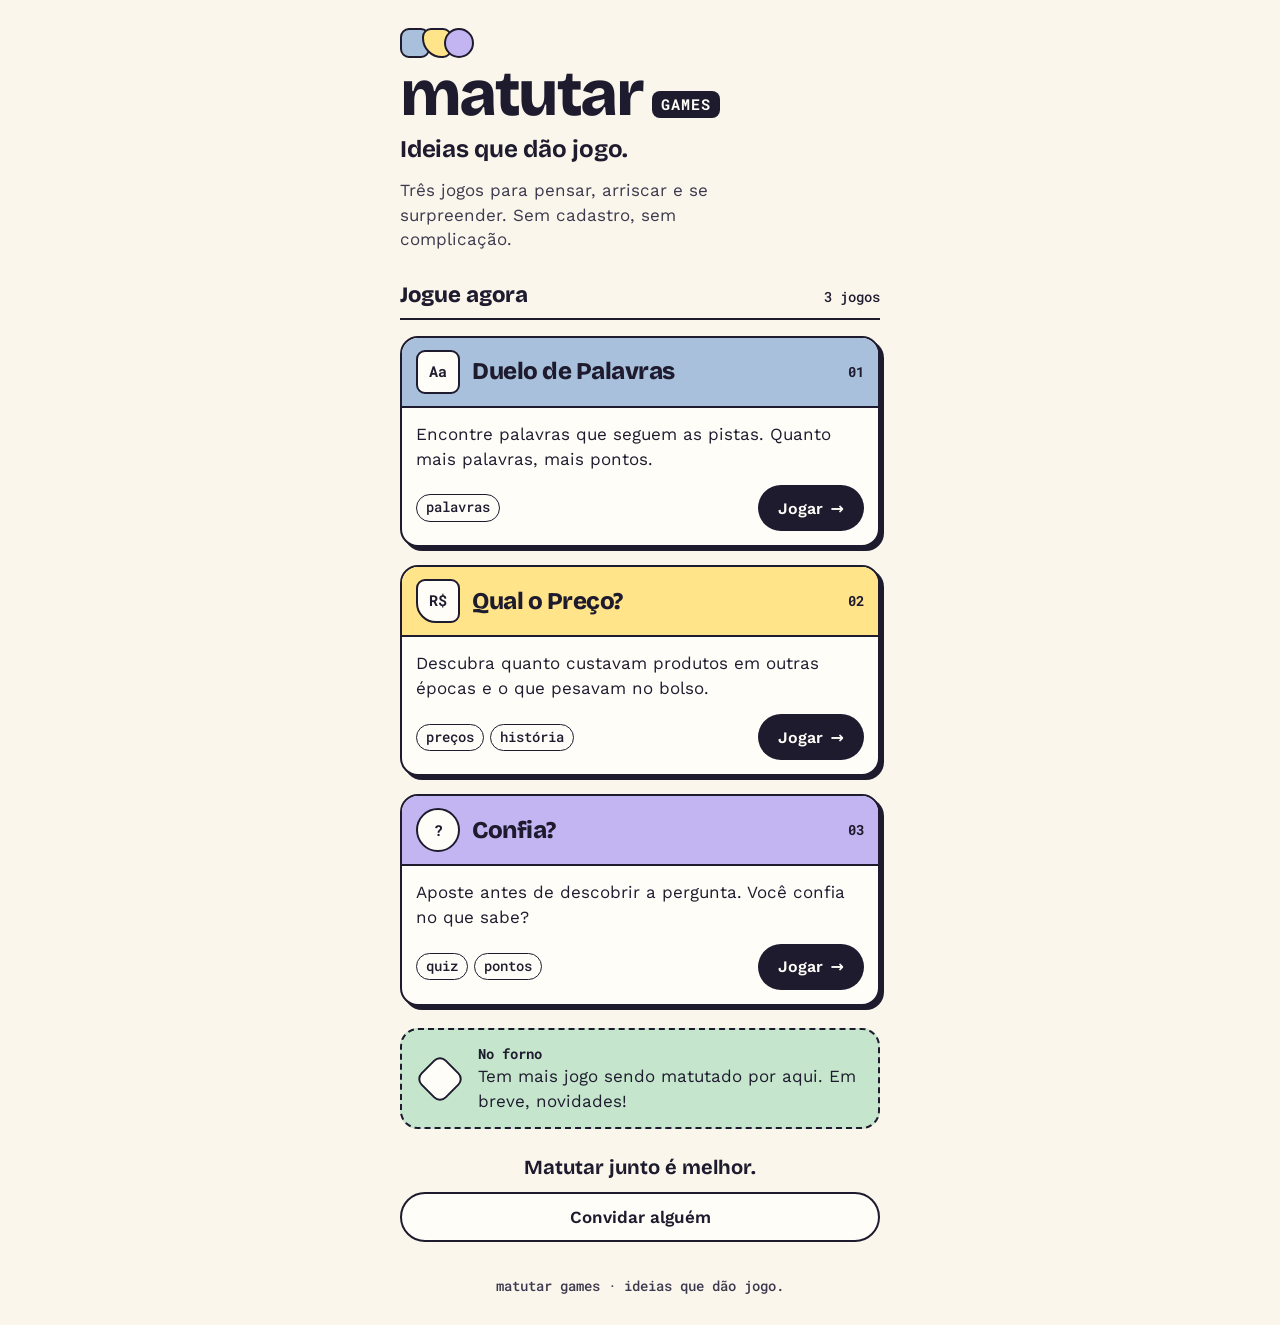
==== commit 38a80aab: "Home: texto do Duelo, ícones, imagem de compartilhamento e cache das fontes - Duelo: "Encontre palav" ====
--- a/index.html
+++ b/index.html
@@ -9,9 +9,21 @@
 <meta property="og:title" content="Matutar Games">
 <meta property="og:description" content="Ideias que dão jogo. Três jogos para pensar, arriscar e se surpreender.">
 <meta property="og:type" content="website">
-<link rel="preload" href="assets/fontes/bricolage-grotesque-latin-800-normal.woff2" as="font" type="font/woff2" crossorigin>
-<link rel="preload" href="assets/fontes/work-sans-latin-400-normal.woff2" as="font" type="font/woff2" crossorigin>
-<link rel="stylesheet" href="css/home.css?v=2">
+<meta property="og:url" content="https://matutar-games.netlify.app/">
+<meta property="og:site_name" content="Matutar Games">
+<meta property="og:locale" content="pt_BR">
+<meta property="og:image" content="https://matutar-games.netlify.app/img/og.png">
+<meta property="og:image:width" content="1200">
+<meta property="og:image:height" content="630">
+<meta property="og:image:alt" content="Matutar Games. Ideias que dão jogo. Duelo de Palavras, Qual o Preço? e Confia?">
+<meta name="twitter:card" content="summary_large_image">
+<link rel="icon" href="img/favicon.svg" type="image/svg+xml">
+<link rel="icon" href="img/favicon-32.png" type="image/png" sizes="32x32">
+<link rel="apple-touch-icon" href="img/apple-touch-icon.png">
+<link rel="preload" href="matutar-ui/fontes/bricolage-grotesque-latin-800-normal.woff2" as="font" type="font/woff2" crossorigin>
+<link rel="preload" href="matutar-ui/fontes/work-sans-latin-400-normal.woff2" as="font" type="font/woff2" crossorigin>
+<link rel="stylesheet" href="matutar-ui/matutar-ui.css?v=1.0.0">
+<link rel="stylesheet" href="css/home.css?v=3">
 </head>
 <body>
 <a class="pular" href="#jogos">Pular para os jogos</a>
@@ -39,7 +51,7 @@
         <span class="num" aria-hidden="true">01</span>
       </div>
       <div class="corpo">
-        <p>Encontre palavras que seguem as pistas, some pontos e desafie outras pessoas.</p>
+        <p>Encontre palavras que seguem as pistas. Quanto mais palavras, mais pontos.</p>
         <div class="pe">
           <ul class="tags" aria-label="Categorias"><li>palavras</li></ul>
           <a class="jogar" href="https://duelo-matutar.netlify.app/" aria-label="Jogar Duelo de Palavras">Jogar <span aria-hidden="true">→</span></a>
@@ -94,6 +106,6 @@
 </main>
 
 <footer class="rodape mono">matutar games · ideias que dão jogo.</footer>
-<script type="module" src="js/home.js?v=2"></script>
+<script type="module" src="js/home.js?v=3"></script>
 </body>
 </html>
--- a/matutar-ui/matutar-ui.css
+++ b/matutar-ui/matutar-ui.css
@@ -0,0 +1,79 @@
+/* Matutar UI v1.0.0 · base visual compartilhada da Matutar Games.
+ * Fonte de verdade: repositório matutar-games, pasta matutar-ui/. Os jogos guardam uma CÓPIA desta
+ * pasta (sem dependência entre sites). Para atualizar um jogo: copiar a pasta inteira e subir a versão.
+ * Tudo aqui usa prefixo mt- (tokens --mt-*, classes .mt-*) para não colidir com o CSS de cada jogo.
+ */
+@font-face{font-family:'Bricolage Grotesque';font-weight:700;font-display:swap;src:url(fontes/bricolage-grotesque-latin-700-normal.woff2) format('woff2')}
+@font-face{font-family:'Bricolage Grotesque';font-weight:800;font-display:swap;src:url(fontes/bricolage-grotesque-latin-800-normal.woff2) format('woff2')}
+@font-face{font-family:'Work Sans';font-weight:400;font-display:swap;src:url(fontes/work-sans-latin-400-normal.woff2) format('woff2')}
+@font-face{font-family:'Work Sans';font-weight:600;font-display:swap;src:url(fontes/work-sans-latin-600-normal.woff2) format('woff2')}
+@font-face{font-family:'Roboto Mono';font-weight:500;font-display:swap;src:url(fontes/roboto-mono-latin-500-normal.woff2) format('woff2')}
+@font-face{font-family:'Roboto Mono';font-weight:700;font-display:swap;src:url(fontes/roboto-mono-latin-700-normal.woff2) format('woff2')}
+
+:root{
+  /* superfícies */
+  --mt-fundo:#FBF6EC; --mt-superficie:#FFFDF8; --mt-superficie-2:#F2EBDD;
+  /* texto e linha */
+  --mt-tinta:#1E1B2E; --mt-tinta-2:#3C384D; --mt-linha:#1E1B2E;
+  /* cor de cada jogo e da casa (pastel; texto sempre em --mt-tinta por cima) */
+  --mt-duelo:#A9C0DC; --mt-preco:#FFE48A; --mt-confia:#C3B4F2; --mt-novidade:#C5E6CD; --mt-coral:#F2AE98;
+  --mt-duelo-claro:#DFE7F1; --mt-preco-claro:#FFF3C4; --mt-confia-claro:#ECE6FB; --mt-novidade-claro:#E4F3E8; --mt-coral-claro:#FBE3DA;
+  /* estados (texto escuro o bastante para 4,5:1 sobre as superfícies claras) */
+  --mt-sucesso:#2F6B45; --mt-sucesso-fundo:#DDF0E2;
+  --mt-erro:#A33A2A; --mt-erro-fundo:#FBE3DA;
+  --mt-atencao:#7A5300; --mt-atencao-fundo:#FFF3C4;
+  --mt-foco:#2C4F9E;
+  /* tipografia */
+  --mt-titulo:'Bricolage Grotesque','Work Sans',system-ui,sans-serif;
+  --mt-texto:'Work Sans',system-ui,-apple-system,'Segoe UI',sans-serif;
+  --mt-mono:'Roboto Mono','Courier New',monospace;
+  /* forma */
+  --mt-traco:2px solid var(--mt-linha); --mt-traco-fino:1.5px solid var(--mt-linha);
+  --mt-sombra:4px 4px 0 var(--mt-linha); --mt-sombra-p:2px 2px 0 var(--mt-linha);
+  --mt-raio:18px; --mt-raio-p:12px; --mt-pilula:999px;
+  /* espaço (escala de 4) */
+  --mt-e1:4px; --mt-e2:8px; --mt-e3:12px; --mt-e4:16px; --mt-e5:20px; --mt-e6:28px;
+  --mt-toque:44px;
+  --mt-gutter-e:max(16px,env(safe-area-inset-left,0px)); --mt-gutter-d:max(16px,env(safe-area-inset-right,0px));
+}
+
+/* ---------- cabeçalho compartilhado: "Todos os jogos" à esquerda, ações do jogo à direita */
+.mt-barra{position:relative;z-index:20;width:100%;display:flex;align-items:center;justify-content:space-between;gap:var(--mt-e2);
+  padding:max(6px,env(safe-area-inset-top,0px)) var(--mt-gutter-d) 6px var(--mt-gutter-e);
+  background:var(--mt-fundo);border-bottom:var(--mt-traco);font-family:var(--mt-texto);color:var(--mt-tinta);box-sizing:border-box}
+.mt-barra-dentro{width:100%;max-width:var(--mt-largura,560px);margin:0 auto;display:flex;align-items:center;justify-content:space-between;gap:var(--mt-e2)}
+.mt-voltar{display:inline-flex;align-items:center;gap:8px;min-height:var(--mt-toque);padding:0 12px 0 8px;margin-left:-8px;border-radius:var(--mt-pilula);
+  color:var(--mt-tinta);text-decoration:none;font-family:var(--mt-mono);font-weight:700;font-size:13px;letter-spacing:.2px;white-space:nowrap}
+.mt-voltar:hover{background:var(--mt-superficie-2)}
+.mt-voltar .mt-seta{font-family:var(--mt-texto);font-size:17px;line-height:1}
+.mt-pecas{display:inline-flex}
+.mt-pecas i{width:14px;height:14px;border:1.5px solid var(--mt-linha);font-style:normal;box-sizing:border-box}
+.mt-pecas i+i{margin-left:-4px}
+.mt-pecas i:nth-child(1){background:var(--mt-duelo);border-radius:4px}
+.mt-pecas i:nth-child(2){background:var(--mt-preco);border-radius:4px 4px 4px 8px}
+.mt-pecas i:nth-child(3){background:var(--mt-confia);border-radius:50%}
+.mt-acoes{display:flex;align-items:center;gap:var(--mt-e2)}
+
+/* ---------- botões */
+.mt-btn{display:inline-flex;align-items:center;justify-content:center;gap:8px;min-height:46px;padding:0 20px;border-radius:var(--mt-pilula);
+  border:2px solid var(--mt-tinta);background:var(--mt-tinta);color:var(--mt-superficie);font:600 16px/1 var(--mt-texto);text-decoration:none;cursor:pointer}
+.mt-btn-claro{background:var(--mt-superficie);color:var(--mt-tinta)}
+.mt-btn:active{transform:translate(1px,1px)}
+
+/* ---------- foco visível único */
+.mt-barra :focus-visible,.mt-aviso :focus-visible{outline:3px solid var(--mt-foco);outline-offset:3px}
+
+/* ---------- aviso antes de sair de uma partida */
+.mt-aviso{border:var(--mt-traco);border-radius:var(--mt-raio);box-shadow:var(--mt-sombra);background:var(--mt-superficie);color:var(--mt-tinta);
+  padding:0;width:min(400px,calc(100vw - 32px));font-family:var(--mt-texto)}
+.mt-aviso::backdrop{background:rgba(30,27,46,.55)}
+.mt-aviso form{padding:var(--mt-e5);display:grid;gap:var(--mt-e3)}
+.mt-aviso h2{margin:0;font-family:var(--mt-titulo);font-weight:800;font-size:24px;line-height:1.1}
+.mt-aviso p{margin:0;font-size:17px;line-height:1.45;color:var(--mt-tinta-2)}
+.mt-aviso .mt-btn{width:100%}
+
+.mt-sr{position:absolute!important;width:1px;height:1px;overflow:hidden;clip:rect(0 0 0 0);white-space:nowrap}
+@media (prefers-reduced-motion:reduce){.mt-btn:active{transform:none}}
+/* celulares estreitos: as peças saem do link, o texto "Todos os jogos" fica */
+@media (max-width:359px){.mt-voltar .mt-pecas{display:none}.mt-voltar{gap:6px;padding-right:8px}.mt-acoes{gap:4px}}
+.mt-barra-dentro>*{min-width:0}
--- a/css/home.css
+++ b/css/home.css
@@ -1,18 +1,11 @@
 /* Matutar Games · home. Neobrutalismo limpo: fundo creme, cards claros, contorno 2px, sombra dura 4px. */
-@font-face{font-family:'Bricolage Grotesque';font-weight:700;font-display:swap;src:url(../assets/fontes/bricolage-grotesque-latin-700-normal.woff2) format('woff2')}
-@font-face{font-family:'Bricolage Grotesque';font-weight:800;font-display:swap;src:url(../assets/fontes/bricolage-grotesque-latin-800-normal.woff2) format('woff2')}
-@font-face{font-family:'Work Sans';font-weight:400;font-display:swap;src:url(../assets/fontes/work-sans-latin-400-normal.woff2) format('woff2')}
-@font-face{font-family:'Work Sans';font-weight:600;font-display:swap;src:url(../assets/fontes/work-sans-latin-600-normal.woff2) format('woff2')}
-@font-face{font-family:'Roboto Mono';font-weight:500;font-display:swap;src:url(../assets/fontes/roboto-mono-latin-500-normal.woff2) format('woff2')}
-@font-face{font-family:'Roboto Mono';font-weight:700;font-display:swap;src:url(../assets/fontes/roboto-mono-latin-700-normal.woff2) format('woff2')}
 
 :root{
-  --creme:#FBF6EC; --clarinho:#FFFDF8; --grafite:#1E1B2E; --grafite-2:#3C384D;
-  --azul:#A9C0DC; --manteiga:#FFE48A; --lavanda:#C3B4F2; --menta:#C5E6CD;
-  --disp:'Bricolage Grotesque','Work Sans',system-ui,sans-serif;
-  --texto:'Work Sans',system-ui,-apple-system,'Segoe UI',sans-serif;
-  --mono:'Roboto Mono','Courier New',monospace;
-  --traco:2px solid var(--grafite); --sombra:4px 4px 0 var(--grafite); --raio:18px;
+  /* tokens da Matutar UI (matutar-ui/matutar-ui.css), com os nomes curtos usados na home */
+  --creme:var(--mt-fundo); --clarinho:var(--mt-superficie); --grafite:var(--mt-tinta); --grafite-2:var(--mt-tinta-2);
+  --azul:var(--mt-duelo); --manteiga:var(--mt-preco); --lavanda:var(--mt-confia); --menta:var(--mt-novidade);
+  --disp:var(--mt-titulo); --texto:var(--mt-texto); --mono:var(--mt-mono);
+  --traco:var(--mt-traco); --sombra:var(--mt-sombra); --raio:var(--mt-raio);
   color-scheme:light;
 }
 *,*:before,*:after{box-sizing:border-box}
@@ -22,7 +15,7 @@
 ul{padding:0;list-style:none}
 a{color:inherit}
 .mono{font-family:var(--mono);font-weight:500}
-:focus-visible{outline:3px solid #2C62C9;outline-offset:3px}
+:focus-visible{outline:3px solid var(--mt-foco);outline-offset:3px}
 .pular{position:absolute;left:12px;top:-80px;z-index:10;background:var(--clarinho);border:var(--traco);border-radius:999px;padding:10px 16px;font-weight:600}
 .pular:focus{top:12px}
 
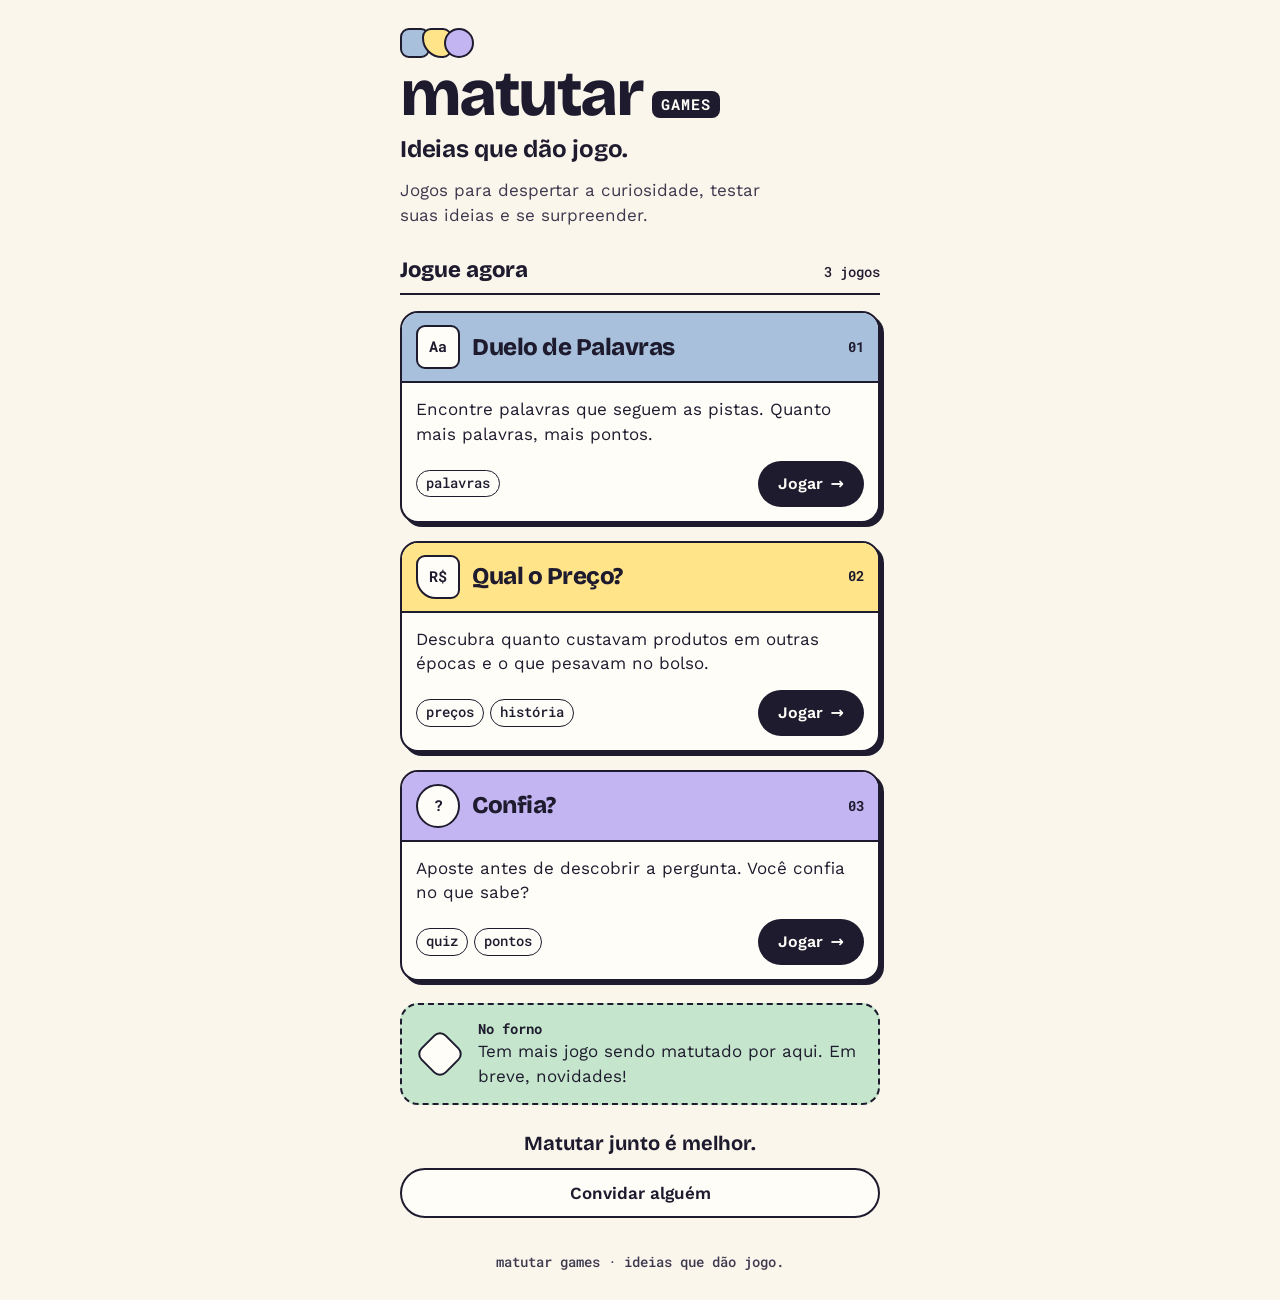
==== commit 13be5b13: "Home: texto sem contar os jogos e sem prometer que não há cadastro A contagem envelhece quando entra" ====
--- a/index.html
+++ b/index.html
@@ -5,9 +5,9 @@
 <meta name="viewport" content="width=device-width,initial-scale=1,viewport-fit=cover">
 <meta name="theme-color" content="#FBF6EC">
 <title>Matutar Games • Ideias que dão jogo.</title>
-<meta name="description" content="Três jogos para pensar, arriscar e se surpreender: Duelo de Palavras, Qual o Preço? e Confia?.">
+<meta name="description" content="Jogos para despertar a curiosidade, testar suas ideias e se surpreender. Duelo de Palavras, Qual o Preço? e Confia?.">
 <meta property="og:title" content="Matutar Games">
-<meta property="og:description" content="Ideias que dão jogo. Três jogos para pensar, arriscar e se surpreender.">
+<meta property="og:description" content="Ideias que dão jogo. Jogos para despertar a curiosidade, testar suas ideias e se surpreender.">
 <meta property="og:type" content="website">
 <meta property="og:url" content="https://matutar-games.netlify.app/">
 <meta property="og:site_name" content="Matutar Games">
@@ -34,7 +34,7 @@
     <span class="wordmark" aria-hidden="true"><span class="matutar">matutar</span><span class="games">GAMES</span></span>
   </h1>
   <p class="slogan">Ideias que dão jogo.</p>
-  <p class="intro">Três jogos para pensar, arriscar e se surpreender. Sem cadastro, sem complicação.</p>
+  <p class="intro">Jogos para despertar a curiosidade, testar suas ideias e se surpreender.</p>
 </header>
 
 <main id="jogos">
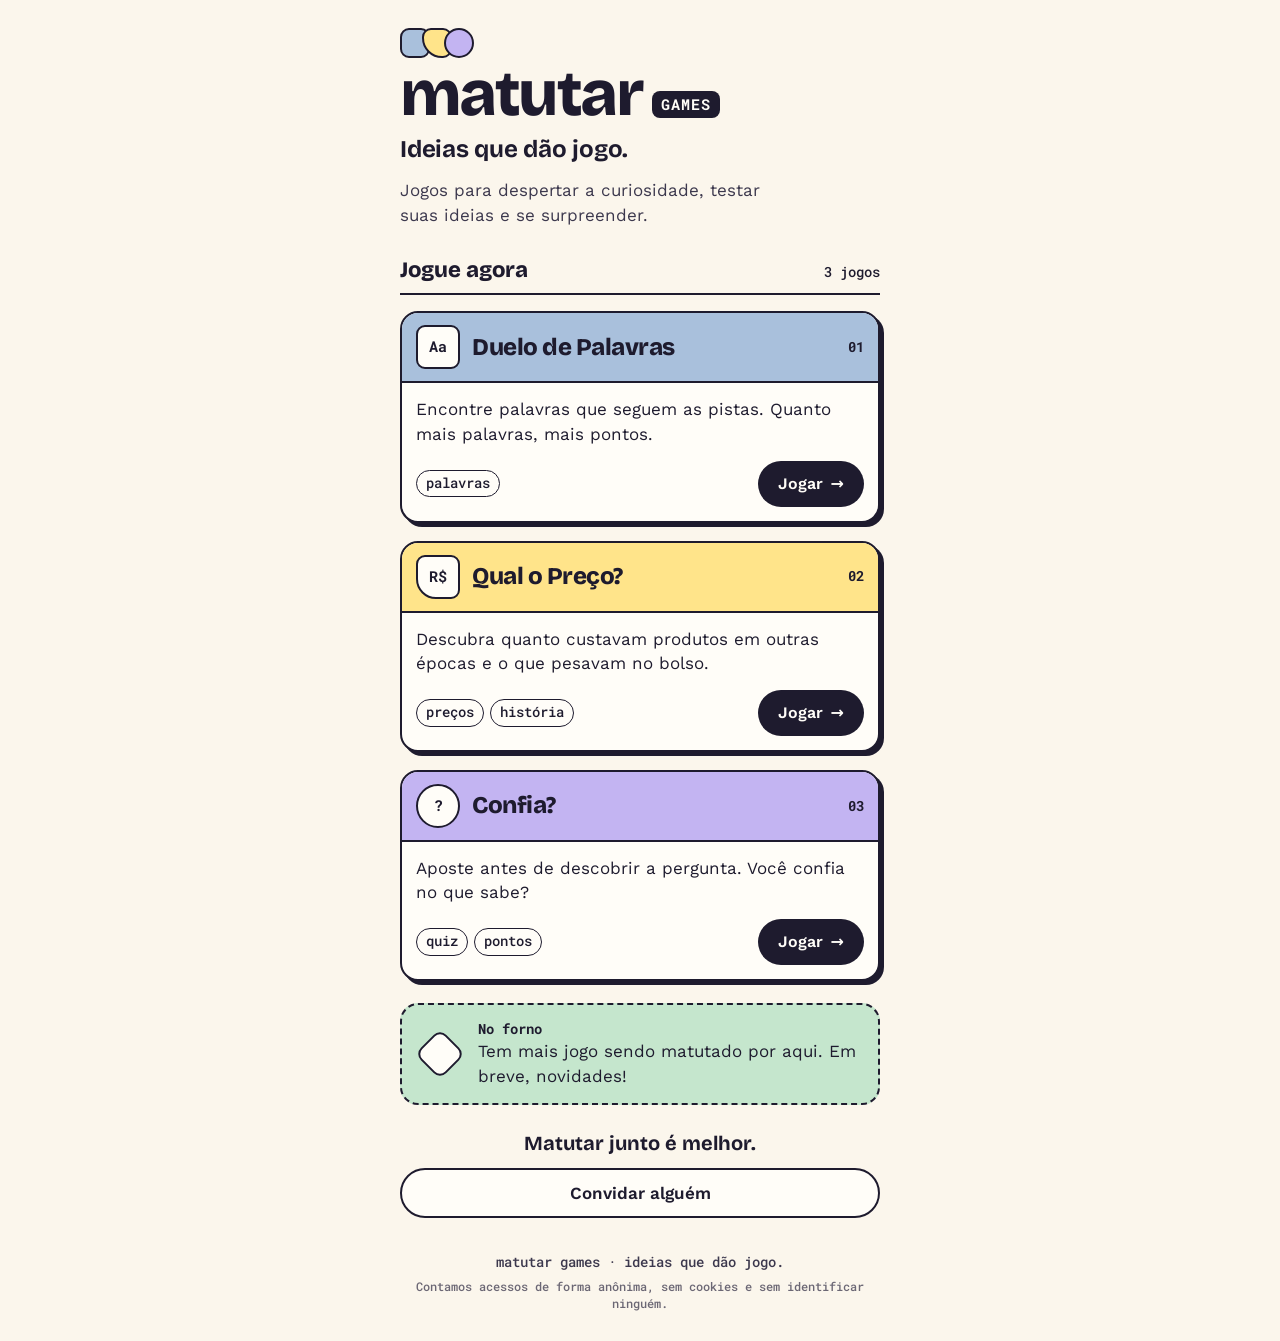
==== commit 95195fc8: "Medição: saber onde as pessoas param, sem saber quem elas são O hub e os três jogos foram ao ar sem " ====
--- a/index.html
+++ b/index.html
@@ -9,10 +9,11 @@
 <meta property="og:title" content="Matutar Games">
 <meta property="og:description" content="Ideias que dão jogo. Jogos para despertar a curiosidade, testar suas ideias e se surpreender.">
 <meta property="og:type" content="website">
-<meta property="og:url" content="https://matutar-games.netlify.app/">
+<link rel="canonical" href="https://matutargames.com.br/">
+<meta property="og:url" content="https://matutargames.com.br/">
 <meta property="og:site_name" content="Matutar Games">
 <meta property="og:locale" content="pt_BR">
-<meta property="og:image" content="https://matutar-games.netlify.app/img/og.png">
+<meta property="og:image" content="https://matutargames.com.br/img/og.png">
 <meta property="og:image:width" content="1200">
 <meta property="og:image:height" content="630">
 <meta property="og:image:alt" content="Matutar Games. Ideias que dão jogo. Duelo de Palavras, Qual o Preço? e Confia?">
@@ -23,7 +24,7 @@
 <link rel="preload" href="matutar-ui/fontes/bricolage-grotesque-latin-800-normal.woff2" as="font" type="font/woff2" crossorigin>
 <link rel="preload" href="matutar-ui/fontes/work-sans-latin-400-normal.woff2" as="font" type="font/woff2" crossorigin>
 <link rel="stylesheet" href="matutar-ui/matutar-ui.css?v=1.0.0">
-<link rel="stylesheet" href="css/home.css?v=3">
+<link rel="stylesheet" href="css/home.css?v=4">
 </head>
 <body>
 <a class="pular" href="#jogos">Pular para os jogos</a>
@@ -54,7 +55,7 @@
         <p>Encontre palavras que seguem as pistas. Quanto mais palavras, mais pontos.</p>
         <div class="pe">
           <ul class="tags" aria-label="Categorias"><li>palavras</li></ul>
-          <a class="jogar" href="https://duelo-matutar.netlify.app/" aria-label="Jogar Duelo de Palavras">Jogar <span aria-hidden="true">→</span></a>
+          <a class="jogar" href="/duelo/" aria-label="Jogar Duelo de Palavras">Jogar <span aria-hidden="true">→</span></a>
         </div>
       </div>
     </li>
@@ -69,7 +70,7 @@
         <p>Descubra quanto custavam produtos em outras épocas e o que pesavam no bolso.</p>
         <div class="pe">
           <ul class="tags" aria-label="Categorias"><li>preços</li><li>história</li></ul>
-          <a class="jogar" href="https://qualopreco.netlify.app/" aria-label="Jogar Qual o Preço?">Jogar <span aria-hidden="true">→</span></a>
+          <a class="jogar" href="/preco/" aria-label="Jogar Qual o Preço?">Jogar <span aria-hidden="true">→</span></a>
         </div>
       </div>
     </li>
@@ -84,7 +85,7 @@
         <p>Aposte antes de descobrir a pergunta. Você confia no que sabe?</p>
         <div class="pe">
           <ul class="tags" aria-label="Categorias"><li>quiz</li><li>pontos</li></ul>
-          <a class="jogar" href="https://confia-matutar.netlify.app/" aria-label="Jogar Confia?">Jogar <span aria-hidden="true">→</span></a>
+          <a class="jogar" href="/confia/" aria-label="Jogar Confia?">Jogar <span aria-hidden="true">→</span></a>
         </div>
       </div>
     </li>
@@ -105,7 +106,11 @@
   </div>
 </main>
 
-<footer class="rodape mono">matutar games · ideias que dão jogo.</footer>
-<script type="module" src="js/home.js?v=3"></script>
+<footer class="rodape mono">
+  <p>matutar games · ideias que dão jogo.</p>
+  <p class="rodape-privacidade">Contamos acessos de forma anônima, sem cookies e sem identificar ninguém.</p>
+</footer>
+<script src="medir.js?v=1"></script>
+<script type="module" src="js/home.js?v=4"></script>
 </body>
 </html>
--- a/css/home.css
+++ b/css/home.css
@@ -71,5 +71,7 @@
 .status:empty{display:none}
 
 .rodape{padding-block:6px max(28px,env(safe-area-inset-bottom,0px));font-size:14px;color:var(--grafite-2);text-align:center}
+.rodape p{margin:0}
+.rodape-privacidade{margin-top:6px!important;font-size:12px;opacity:.75}
 
 @media (prefers-reduced-motion:reduce){*{transition:none!important}}
